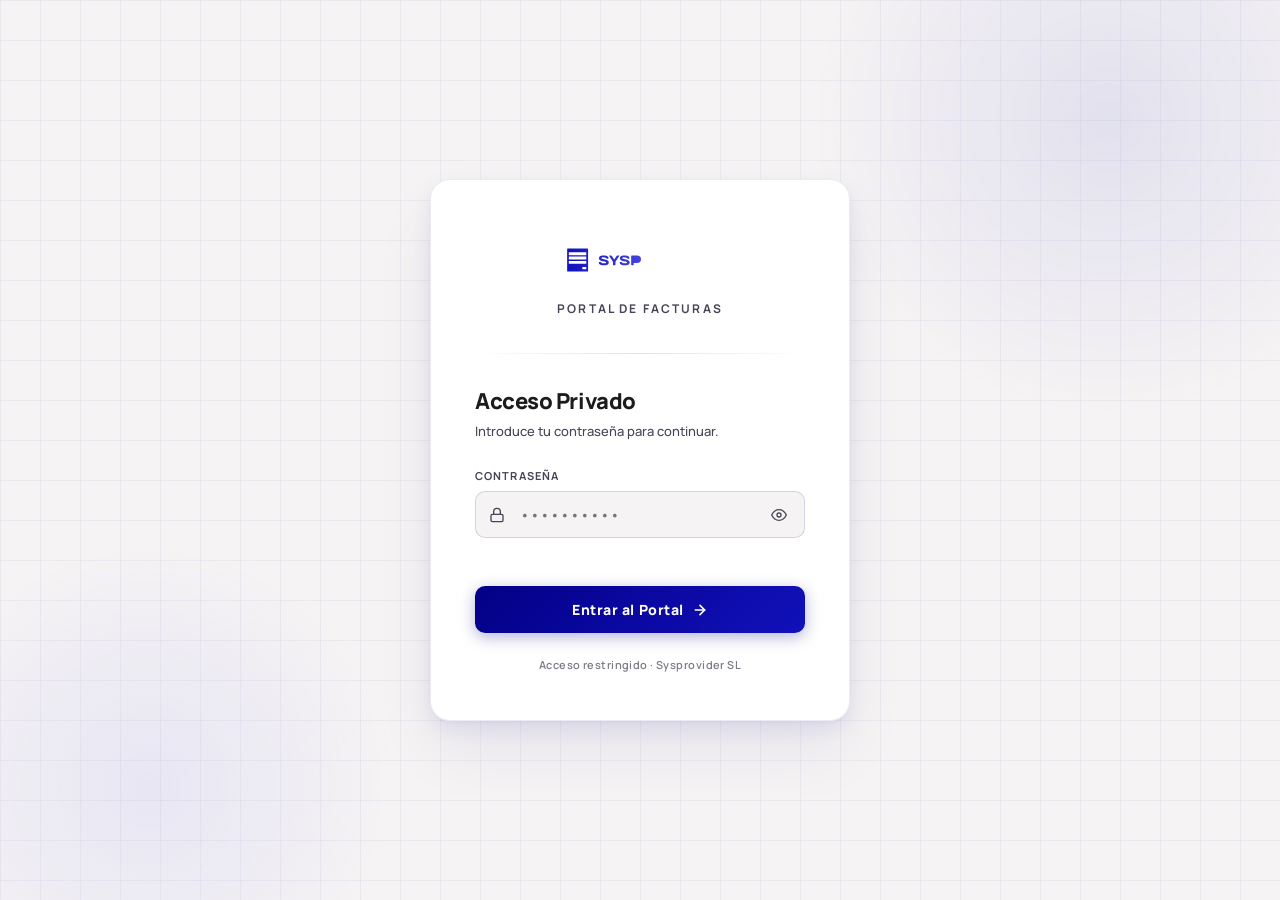
==== login.html @ bf2ccfe2 "implementacion de login (archivos)" ====
<!DOCTYPE html>
<html lang="es">
<head>
    <meta charset="utf-8"/>
    <meta content="width=device-width, initial-scale=1.0" name="viewport"/>
    <title>Acceso Seguro | Sysprovider</title>
    <link href="https://fonts.googleapis.com/css2?family=Manrope:wght@400;600;700;800;900&display=swap" rel="stylesheet"/>
    <style>
        *, *::before, *::after { box-sizing: border-box; margin: 0; padding: 0; }

        :root {
            --primary: #030086;
            --primary-light: #1111bb;
            --accent: #7473fd;
            --surface: #f5f3f3;
            --text: #1b1c1c;
            --text-muted: #454555;
            --error: #ba1a1a;
            --error-bg: #ffdad6;
        }

        body {
            font-family: 'Manrope', sans-serif;
            background: var(--surface);
            min-height: 100vh;
            display: flex;
            align-items: center;
            justify-content: center;
            overflow: hidden;
            position: relative;
        }

        /* Background geometric decoration */
        .bg-decoration {
            position: fixed;
            inset: 0;
            pointer-events: none;
            overflow: hidden;
            z-index: 0;
        }
        .bg-decoration::before {
            content: '';
            position: absolute;
            top: -20%;
            right: -10%;
            width: 600px;
            height: 600px;
            border-radius: 50%;
            background: radial-gradient(circle, rgba(17,17,187,0.08) 0%, transparent 70%);
        }
        .bg-decoration::after {
            content: '';
            position: absolute;
            bottom: -15%;
            left: -8%;
            width: 500px;
            height: 500px;
            border-radius: 50%;
            background: radial-gradient(circle, rgba(116,115,253,0.1) 0%, transparent 70%);
        }
        .grid-overlay {
            position: fixed;
            inset: 0;
            background-image:
                linear-gradient(rgba(3,0,134,0.04) 1px, transparent 1px),
                linear-gradient(90deg, rgba(3,0,134,0.04) 1px, transparent 1px);
            background-size: 40px 40px;
            z-index: 0;
        }

        /* Card */
        .login-card {
            position: relative;
            z-index: 1;
            background: #ffffff;
            border: 1px solid rgba(3,0,134,0.08);
            border-radius: 20px;
            padding: 48px 44px;
            width: 100%;
            max-width: 420px;
            box-shadow:
                0 2px 4px rgba(3,0,134,0.04),
                0 8px 24px rgba(3,0,134,0.08),
                0 32px 64px rgba(3,0,134,0.06);
            animation: slideUp 0.5s cubic-bezier(0.22, 1, 0.36, 1) forwards;
        }

        @keyframes slideUp {
            from { opacity: 0; transform: translateY(24px); }
            to   { opacity: 1; transform: translateY(0); }
        }

        /* Logo area */
        .logo-area {
            display: flex;
            flex-direction: column;
            align-items: center;
            gap: 16px;
            margin-bottom: 36px;
        }
        .logo-icon {
            width: 56px;
            height: 56px;
            background: linear-gradient(135deg, var(--primary), var(--accent));
            border-radius: 14px;
            display: flex;
            align-items: center;
            justify-content: center;
        }
        .logo-icon svg { width: 28px; height: 28px; fill: white; }
        .logo-img {
            width: 160px;
            height: auto;
        }
        .logo-subtitle {
            font-size: 12px;
            font-weight: 700;
            letter-spacing: 0.18em;
            text-transform: uppercase;
            color: var(--text-muted);
            margin-top: -8px;
        }

        /* Divider */
        .divider {
            width: 100%;
            height: 1px;
            background: linear-gradient(90deg, transparent, rgba(3,0,134,0.12), transparent);
            margin-bottom: 32px;
        }

        /* Heading */
        h1 {
            font-size: 22px;
            font-weight: 800;
            color: var(--text);
            margin-bottom: 6px;
            letter-spacing: -0.02em;
        }
        .subtitle {
            font-size: 13px;
            color: var(--text-muted);
            margin-bottom: 28px;
            font-weight: 500;
        }

        /* Form */
        .field {
            margin-bottom: 16px;
        }
        label {
            display: block;
            font-size: 11px;
            font-weight: 700;
            letter-spacing: 0.1em;
            text-transform: uppercase;
            color: var(--text-muted);
            margin-bottom: 8px;
        }
        .input-wrapper {
            position: relative;
        }
        .input-wrapper svg {
            position: absolute;
            left: 14px;
            top: 50%;
            transform: translateY(-50%);
            width: 16px;
            height: 16px;
            fill: none;
            stroke: var(--text-muted);
            stroke-width: 2;
            stroke-linecap: round;
            stroke-linejoin: round;
            pointer-events: none;
            transition: stroke 0.2s;
        }
        input[type="password"], input[type="text"] {
            width: 100%;
            padding: 13px 14px 13px 44px;
            border: 1.5px solid rgba(3,0,134,0.14);
            border-radius: 10px;
            font-family: 'Manrope', sans-serif;
            font-size: 14px;
            font-weight: 600;
            color: var(--text);
            background: var(--surface);
            transition: border-color 0.2s, box-shadow 0.2s;
            outline: none;
            -webkit-appearance: none;
        }
        input[type="password"]:focus, input[type="text"]:focus {
            border-color: var(--primary-light);
            box-shadow: 0 0 0 3px rgba(17,17,187,0.1);
            background: #fff;
        }
        input[type="password"]:focus + svg,
        input[type="text"]:focus + svg { stroke: var(--primary-light); }
        /* Fix icon layering - icon must be before input in DOM for sibling selector */
        .input-wrapper input { order: 2; }

        /* Toggle password visibility */
        .toggle-vis {
            position: absolute;
            right: 14px;
            top: 50%;
            transform: translateY(-50%);
            background: none;
            border: none;
            cursor: pointer;
            padding: 4px;
            display: flex;
            align-items: center;
            color: var(--text-muted);
        }
        .toggle-vis svg {
            position: static;
            transform: none;
            width: 16px;
            height: 16px;
            fill: none;
            stroke: currentColor;
            stroke-width: 2;
            stroke-linecap: round;
            stroke-linejoin: round;
        }
        .toggle-vis:hover { color: var(--primary); }

        /* Error alert */
        .error-alert {
            display: none;
            align-items: center;
            gap: 10px;
            background: var(--error-bg);
            border: 1px solid rgba(186,26,26,0.2);
            border-radius: 10px;
            padding: 12px 14px;
            margin-bottom: 16px;
            font-size: 13px;
            font-weight: 600;
            color: var(--error);
            animation: shake 0.4s cubic-bezier(.36,.07,.19,.97) both;
        }
        .error-alert.visible { display: flex; }
        .error-alert svg {
            width: 16px;
            height: 16px;
            flex-shrink: 0;
            fill: none;
            stroke: currentColor;
            stroke-width: 2;
            stroke-linecap: round;
            stroke-linejoin: round;
        }
        @keyframes shake {
            10%, 90% { transform: translateX(-2px); }
            20%, 80% { transform: translateX(3px); }
            30%, 50%, 70% { transform: translateX(-3px); }
            40%, 60% { transform: translateX(3px); }
        }

        /* Submit button */
        .btn-submit {
            width: 100%;
            padding: 14px;
            background: linear-gradient(135deg, var(--primary) 0%, var(--primary-light) 100%);
            color: white;
            border: none;
            border-radius: 10px;
            font-family: 'Manrope', sans-serif;
            font-size: 14px;
            font-weight: 800;
            letter-spacing: 0.04em;
            cursor: pointer;
            transition: transform 0.15s, box-shadow 0.15s, opacity 0.15s;
            box-shadow: 0 4px 16px rgba(3,0,134,0.3);
            display: flex;
            align-items: center;
            justify-content: center;
            gap: 8px;
            margin-top: 24px;
        }
        .btn-submit:hover {
            transform: translateY(-1px);
            box-shadow: 0 8px 24px rgba(3,0,134,0.35);
        }
        .btn-submit:active { transform: translateY(0); }
        .btn-submit:disabled { opacity: 0.6; cursor: not-allowed; transform: none; }
        .btn-submit svg {
            width: 16px; height: 16px;
            fill: none; stroke: white;
            stroke-width: 2.5;
            stroke-linecap: round; stroke-linejoin: round;
            transition: transform 0.2s;
        }
        .btn-submit:hover svg { transform: translateX(3px); }

        /* Loading spinner */
        .spinner {
            display: none;
            width: 16px;
            height: 16px;
            border: 2px solid rgba(255,255,255,0.3);
            border-top-color: white;
            border-radius: 50%;
            animation: spin 0.6s linear infinite;
        }
        @keyframes spin { to { transform: rotate(360deg); } }

        /* Footer */
        .card-footer {
            margin-top: 24px;
            text-align: center;
            font-size: 11px;
            color: var(--text-muted);
            font-weight: 600;
            letter-spacing: 0.04em;
            opacity: 0.7;
        }

        /* Attempt counter */
        .attempts-hint {
            text-align: right;
            font-size: 11px;
            color: var(--text-muted);
            margin-top: 8px;
            font-weight: 600;
            min-height: 16px;
        }
        .attempts-hint.warning { color: var(--error); }
    </style>
</head>
<body>
    <div class="bg-decoration"></div>
    <div class="grid-overlay"></div>

    <div class="login-card">
        <div class="logo-area">
            <!-- Sysprovider logo inline SVG (gradient version) -->
            <svg xmlns="http://www.w3.org/2000/svg" viewBox="0 0 500 200" class="logo-img">
                <defs>
                    <linearGradient id="grad" x1="22.35" y1="100" x2="477.65" y2="100" gradientUnits="userSpaceOnUse">
                        <stop offset="0" stop-color="#11b"/>
                        <stop offset="1" stop-color="#7473fd"/>
                    </linearGradient>
                </defs>
                <path fill="url(#grad)" d="M150.06,102.31c-1.56-1.38-3.46-2.37-5.71-2.97-2.24-.6-4.47-1.12-6.69-1.54s-4.11-.92-5.67-1.48c-1.56-.56-2.34-1.28-2.34-2.16,0-1.61,1.23-2.42,3.7-2.42l6.33.13c2.3,0,3.78.69,4.43,2.07.66,1.38,1.62,2.07,2.88,2.07h2.5c.45,0,.92-.18,1.41-.55.49-.36.74-.96.74-1.79,0-2.21-1.15-4.06-3.46-5.54-2.31-1.48-4.89-2.22-7.77-2.22l-5.34-.13c-4.89,0-8.34.76-10.34,2.28-2,1.52-3.01,3.69-3.01,6.5,0,1.53.42,2.85,1.25,3.98.83,1.13,1.92,2.01,3.27,2.66,1.34.64,2.82,1.2,4.42,1.68,1.6.48,3.22.87,4.84,1.19,1.62.31,3.11.63,4.45.96,3.01.7,4.52,1.66,4.52,2.88,0,1.61-1.23,2.42-3.7,2.42l-7.36-.15c-2.3,0-3.78-.69-4.43-2.06s-1.62-2.06-2.88-2.06h-2.5c-.46,0-.94.18-1.43.54s-.74.95-.74,1.78c0,2.21,1.16,4.06,3.47,5.54,2.31,1.48,4.9,2.22,7.78,2.22l6.37.13c4.87,0,8.32-.76,10.33-2.28s3.02-3.69,3.02-6.5c0-2.06-.78-3.78-2.34-5.16ZM183.91,85.95h-4.01c-1.57,0-2.79.67-3.66,2l-6.79,10.49-6.81-10.49c-.85-1.33-2.07-2-3.66-2h-3.99c-.73,0-1.09.34-1.09,1.01,0,.31.12.64.36.99l11.22,17.38v8.83c0,.55.2,1.01.59,1.38.39.37.86.56,1.41.56h3.95c.55,0,1.01-.19,1.4-.56.39-.37.58-.83.58-1.38v-8.83l11.24-17.38c.22-.35.34-.68.34-.99,0-.67-.36-1.01-1.07-1.01ZM215.33,102.31c-1.56-1.38-3.46-2.37-5.71-2.97-2.24-.6-4.47-1.12-6.69-1.54s-4.11-.92-5.67-1.48c-1.56-.56-2.34-1.28-2.34-2.16,0-1.61,1.23-2.42,3.7-2.42l6.33.13c2.3,0,3.78.69,4.43,2.07.66,1.38,1.62,2.07,2.88,2.07h2.5c.45,0,.92-.18,1.41-.55.49-.36.74-.96.74-1.79,0-2.21-1.15-4.06-3.46-5.54-2.31-1.48-4.89-2.22-7.77-2.22l-5.34-.13c-4.89,0-8.34.76-10.34,2.28-2,1.52-3.01,3.69-3.01,6.5,0,1.53.42,2.85,1.25,3.98.83,1.13,1.92,2.01,3.27,2.66,1.34.64,2.82,1.2,4.42,1.68,1.6.48,3.22.87,4.84,1.19,1.62.31,3.11.63,4.45.96,3.01.7,4.52,1.66,4.52,2.88,0,1.61-1.23,2.42-3.7,2.42l-7.36-.15c-2.3,0-3.78-.69-4.43-2.06-.66-1.37-1.62-2.06-2.88-2.06h-2.5c-.46,0-.94.18-1.43.54s-.74.95-.74,1.78c0,2.21,1.16,4.06,3.47,5.54,2.31,1.48,4.9,2.22,7.78,2.22l6.37.13c4.87,0,8.32-.76,10.33-2.28s3.02-3.69,3.02-6.5c0-2.06-.78-3.78-2.34-5.16ZM240.38,85.95h-16.03c-.55,0-1.01.2-1.39.59-.38.39-.57.86-.57,1.41v26.16c0,.55.2,1.01.59,1.4.39.39.86.58,1.41.58h3.95c.55,0,1.01-.19,1.4-.58.39-.39.58-.85.58-1.4v-4.73h10.07c8.48,0,12.71-3.9,12.71-11.72s-4.24-11.72-12.71-11.72ZM86.09,63.78H24.05c-.94,0-1.71.76-1.71,1.71v69.02c0,.94.76,1.71,1.71,1.71h62.04c.94,0,1.71-.76,1.71-1.71v-69.02c0-.94-.76-1.71-1.71-1.71ZM82.1,128.36c0,.48-.39.87-.87.87h-10.49c-.48,0-.87-.39-.87-.87v-5.71c0-.48.39-.87.87-.87h10.49c.48,0,.87.39.87.87v5.71ZM82.1,111.1c0,.45-.36.82-.81.82H28.31c-.45,0-.81-.36-.81-.82v-7.45c0-.45.36-.81.81-.81h52.98c.45,0,.81.36.81.81v7.45ZM82.1,97.56c0,.45-.36.81-.81.81H28.31c-.45,0-.81-.36-.81-.81v-7.45c0-.45.36-.81.81-.81h52.98c.45,0,.81.36.81.81v7.45ZM82.1,84.12c0,.45-.36.81-.81.81H28.31c-.45,0-.81-.36-.81-.81v-7.45c0-.45.36-.81.81-.81h52.98c.45,0,.81.36.81.81v7.45Z"/>
            </svg>
            <p class="logo-subtitle">Portal de Facturas</p>
        </div>

        <div class="divider"></div>

        <h1>Acceso Privado</h1>
        <p class="subtitle">Introduce tu contraseña para continuar.</p>

        <div class="error-alert" id="errorAlert">
            <svg viewBox="0 0 24 24"><circle cx="12" cy="12" r="10"/><line x1="12" y1="8" x2="12" y2="12"/><line x1="12" y1="16" x2="12.01" y2="16"/></svg>
            <span id="errorText">Contraseña incorrecta. Inténtalo de nuevo.</span>
        </div>

        <form id="loginForm" novalidate>
            <div class="field">
                <label for="password">Contraseña</label>
                <div class="input-wrapper">
                    <input
                        type="password"
                        id="password"
                        name="password"
                        autocomplete="current-password"
                        placeholder="••••••••••"
                        required
                    />
                    <!-- Lock icon - positioned via CSS absolute -->
                    <svg style="position:absolute;left:14px;top:50%;transform:translateY(-50%);pointer-events:none;" viewBox="0 0 24 24" width="16" height="16" fill="none" stroke="#454555" stroke-width="2" stroke-linecap="round" stroke-linejoin="round">
                        <rect x="3" y="11" width="18" height="11" rx="2" ry="2"/>
                        <path d="M7 11V7a5 5 0 0 1 10 0v4"/>
                    </svg>
                    <button type="button" class="toggle-vis" id="toggleVis" title="Mostrar/ocultar contraseña" aria-label="Toggle password visibility">
                        <svg id="eyeIcon" viewBox="0 0 24 24">
                            <path d="M1 12s4-8 11-8 11 8 11 8-4 8-11 8-11-8-11-8z"/>
                            <circle cx="12" cy="12" r="3"/>
                        </svg>
                    </button>
                </div>
                <div class="attempts-hint" id="attemptsHint"></div>
            </div>

            <button type="submit" class="btn-submit" id="submitBtn">
                <span id="btnText">Entrar al Portal</span>
                <div class="spinner" id="spinner"></div>
                <svg id="arrowIcon" viewBox="0 0 24 24">
                    <line x1="5" y1="12" x2="19" y2="12"/>
                    <polyline points="12 5 19 12 12 19"/>
                </svg>
            </button>
        </form>

        <p class="card-footer">Acceso restringido · Sysprovider SL</p>
    </div>

    <script>
    // ─────────────────────────────────────────────
    // CONFIGURACIÓN
    // Cambia "sysprovider2025" por tu contraseña real antes de desplegar.
    // La contraseña se almacena como hash SHA-256 para que no sea visible en el código fuente.
    // Para generar el hash de tu contraseña, abre la consola del navegador y ejecuta:
    //   hashPassword('tu_nueva_contraseña').then(h => console.log(h))
    // Luego pega el resultado en PASSWORD_HASH:
    // ─────────────────────────────────────────────
    const PASSWORD_HASH = '7a79ac9faac0550acbd658e0954fd534565f5c038e3b36fac7d8261c886a6293'; // hash de: sysprovider2025
    const SESSION_KEY   = 'sp_portal_auth';
    const SESSION_TTL   = 8 * 60 * 60 * 1000; // 8 horas en ms
    const MAX_ATTEMPTS  = 5;
    const LOCKOUT_MS    = 15 * 60 * 1000; // 15 minutos de bloqueo

    // ─────────────────────────────────────────────
    // Función para hashear con SHA-256 (nativa, sin librerías)
    // ─────────────────────────────────────────────
    async function hashPassword(password) {
        const encoder = new TextEncoder();
        const data = encoder.encode(password);
        const hashBuffer = await crypto.subtle.digest('SHA-256', data);
        const hashArray = Array.from(new Uint8Array(hashBuffer));
        return hashArray.map(b => b.toString(16).padStart(2, '0')).join('');
    }

    // ─────────────────────────────────────────────
    // Gestión de estado de bloqueo (localStorage persiste el bloqueo)
    // ─────────────────────────────────────────────
    function getAttemptData() {
        try {
            const raw = localStorage.getItem('sp_login_attempts');
            return raw ? JSON.parse(raw) : { count: 0, lockedUntil: 0 };
        } catch { return { count: 0, lockedUntil: 0 }; }
    }

    function setAttemptData(data) {
        localStorage.setItem('sp_login_attempts', JSON.stringify(data));
    }

    function resetAttempts() {
        localStorage.removeItem('sp_login_attempts');
    }

    function isLocked() {
        const data = getAttemptData();
        if (data.lockedUntil && Date.now() < data.lockedUntil) return data.lockedUntil;
        return false;
    }

    // ─────────────────────────────────────────────
    // Verificar si ya hay sesión activa → redirigir al portal
    // ─────────────────────────────────────────────
    function checkExistingSession() {
        try {
            const raw = sessionStorage.getItem(SESSION_KEY);
            if (!raw) return false;
            const session = JSON.parse(raw);
            if (session.valid && Date.now() < session.expiresAt) {
                return true;
            }
            sessionStorage.removeItem(SESSION_KEY);
        } catch {}
        return false;
    }

    if (checkExistingSession()) {
        window.location.replace('/index.html');
    }

    // ─────────────────────────────────────────────
    // UI helpers
    // ─────────────────────────────────────────────
    const form        = document.getElementById('loginForm');
    const pwdInput    = document.getElementById('password');
    const errorAlert  = document.getElementById('errorAlert');
    const errorText   = document.getElementById('errorText');
    const submitBtn   = document.getElementById('submitBtn');
    const spinner     = document.getElementById('spinner');
    const arrowIcon   = document.getElementById('arrowIcon');
    const btnText     = document.getElementById('btnText');
    const attemptsHint = document.getElementById('attemptsHint');
    const toggleVis   = document.getElementById('toggleVis');
    const eyeIcon     = document.getElementById('eyeIcon');

    // Toggle contraseña visible/oculta
    toggleVis.addEventListener('click', () => {
        const isHidden = pwdInput.type === 'password';
        pwdInput.type = isHidden ? 'text' : 'password';
        eyeIcon.innerHTML = isHidden
            ? '<path d="M17.94 17.94A10.07 10.07 0 0 1 12 20c-7 0-11-8-11-8a18.45 18.45 0 0 1 5.06-5.94M9.9 4.24A9.12 9.12 0 0 1 12 4c7 0 11 8 11 8a18.5 18.5 0 0 1-2.16 3.19m-6.72-1.07a3 3 0 1 1-4.24-4.24"/><line x1="1" y1="1" x2="23" y2="23"/>'
            : '<path d="M1 12s4-8 11-8 11 8 11 8-4 8-11 8-11-8-11-8z"/><circle cx="12" cy="12" r="3"/>';
    });

    function showError(msg) {
        errorText.textContent = msg;
        errorAlert.classList.add('visible');
        // Re-trigger shake animation
        errorAlert.style.animation = 'none';
        errorAlert.offsetHeight; // reflow
        errorAlert.style.animation = '';
    }

    function hideError() {
        errorAlert.classList.remove('visible');
    }

    function setLoading(loading) {
        submitBtn.disabled = loading;
        spinner.style.display = loading ? 'block' : 'none';
        arrowIcon.style.display = loading ? 'none' : 'block';
        btnText.textContent = loading ? 'Verificando...' : 'Entrar al Portal';
    }

    function updateAttemptsUI() {
        const lockUntil = isLocked();
        if (lockUntil) {
            const mins = Math.ceil((lockUntil - Date.now()) / 60000);
            attemptsHint.textContent = `⛔ Bloqueado. Vuelve en ${mins} min.`;
            attemptsHint.classList.add('warning');
            submitBtn.disabled = true;
            pwdInput.disabled = true;
            return;
        }
        const data = getAttemptData();
        if (data.count > 0) {
            const left = MAX_ATTEMPTS - data.count;
            attemptsHint.textContent = `${left} intento${left !== 1 ? 's' : ''} restante${left !== 1 ? 's' : ''}`;
            attemptsHint.classList.toggle('warning', left <= 2);
        } else {
            attemptsHint.textContent = '';
            attemptsHint.classList.remove('warning');
        }
    }

    // Chequear bloqueo al cargar
    updateAttemptsUI();

    // Actualizar contador cada segundo si está bloqueado
    setInterval(() => {
        if (isLocked()) {
            updateAttemptsUI();
        } else if (submitBtn.disabled && pwdInput.disabled) {
            // Desbloquear si el tiempo expiró
            submitBtn.disabled = false;
            pwdInput.disabled = false;
            updateAttemptsUI();
            hideError();
        }
    }, 1000);

    // ─────────────────────────────────────────────
    // Submit handler
    // ─────────────────────────────────────────────
    form.addEventListener('submit', async (e) => {
        e.preventDefault();
        hideError();

        const lockUntil = isLocked();
        if (lockUntil) {
            const mins = Math.ceil((lockUntil - Date.now()) / 60000);
            showError(`Demasiados intentos. Espera ${mins} minuto${mins !== 1 ? 's' : ''}.`);
            return;
        }

        const password = pwdInput.value.trim();
        if (!password) {
            showError('Por favor, introduce la contraseña.');
            pwdInput.focus();
            return;
        }

        setLoading(true);

        // Hash de lo introducido y comparar
        const inputHash = await hashPassword(password);

        // Pequeño delay artificial para evitar timing attacks
        await new Promise(r => setTimeout(r, 400 + Math.random() * 200));

        if (inputHash === PASSWORD_HASH) {
            // ✅ Credenciales correctas
            resetAttempts();

            // Guardar sesión con TTL
            const session = {
                valid: true,
                expiresAt: Date.now() + SESSION_TTL
            };
            sessionStorage.setItem(SESSION_KEY, JSON.stringify(session));

            btnText.textContent = '¡Acceso concedido!';
            arrowIcon.style.display = 'none';

            // Redirigir al portal
            setTimeout(() => {
                window.location.replace('/index.html');
            }, 500);

        } else {
            // ❌ Contraseña incorrecta
            setLoading(false);
            pwdInput.value = '';
            pwdInput.focus();

            const data = getAttemptData();
            data.count = (data.count || 0) + 1;

            if (data.count >= MAX_ATTEMPTS) {
                data.lockedUntil = Date.now() + LOCKOUT_MS;
                setAttemptData(data);
                showError(`Cuenta bloqueada por 15 minutos tras ${MAX_ATTEMPTS} intentos fallidos.`);
            } else {
                setAttemptData(data);
                const left = MAX_ATTEMPTS - data.count;
                showError(`Contraseña incorrecta. ${left} intento${left !== 1 ? 's' : ''} restante${left !== 1 ? 's' : ''}.`);
            }
            updateAttemptsUI();
        }
    });

    pwdInput.addEventListener('input', hideError);
    </script>
</body>
</html>
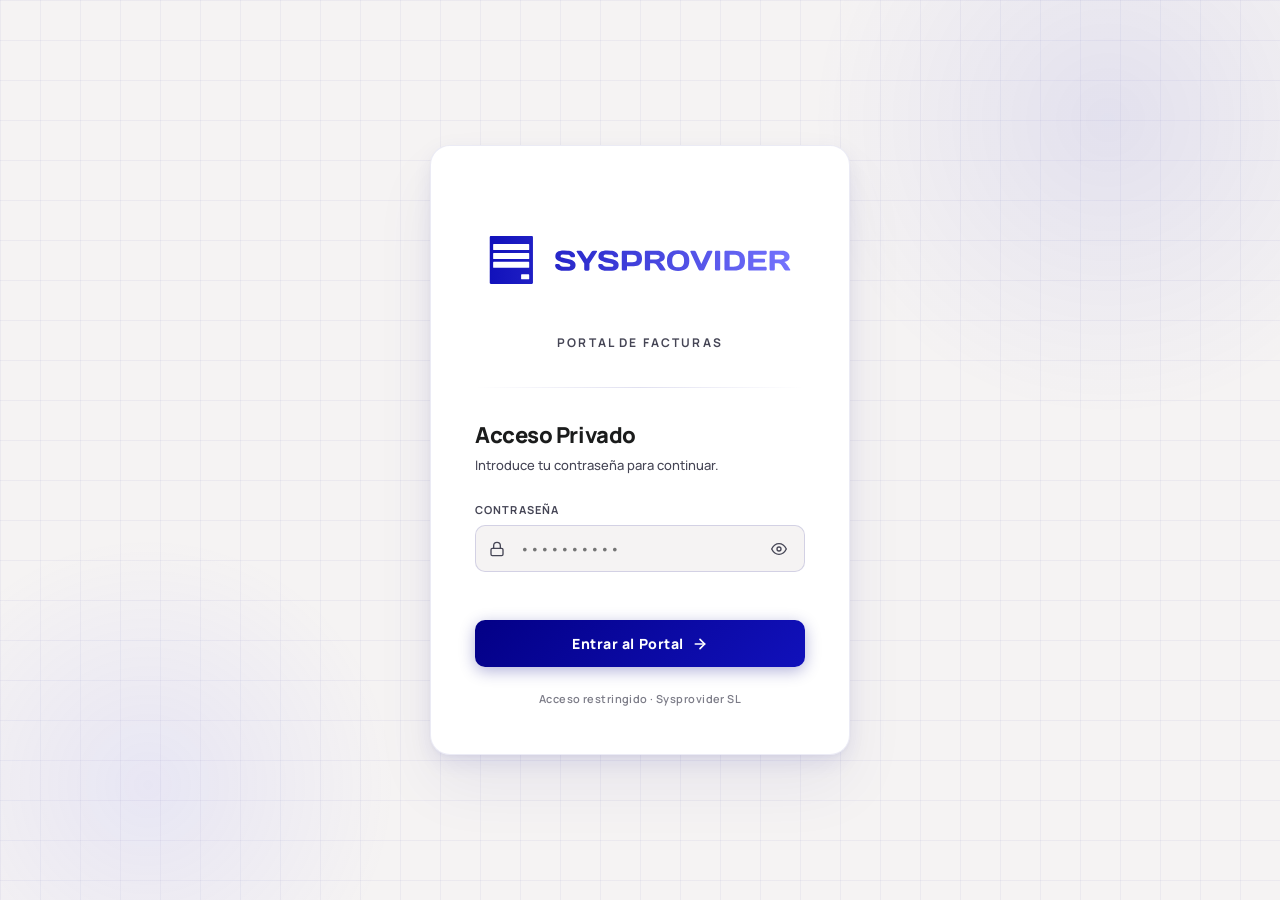
==== commit 39d9bb54: "Replace SVG logo with image logo" ====
--- a/login.html
+++ b/login.html
@@ -337,15 +337,7 @@
     <div class="login-card">
         <div class="logo-area">
             <!-- Sysprovider logo inline SVG (gradient version) -->
-            <svg xmlns="http://www.w3.org/2000/svg" viewBox="0 0 500 200" class="logo-img">
-                <defs>
-                    <linearGradient id="grad" x1="22.35" y1="100" x2="477.65" y2="100" gradientUnits="userSpaceOnUse">
-                        <stop offset="0" stop-color="#11b"/>
-                        <stop offset="1" stop-color="#7473fd"/>
-                    </linearGradient>
-                </defs>
-                <path fill="url(#grad)" d="M150.06,102.31c-1.56-1.38-3.46-2.37-5.71-2.97-2.24-.6-4.47-1.12-6.69-1.54s-4.11-.92-5.67-1.48c-1.56-.56-2.34-1.28-2.34-2.16,0-1.61,1.23-2.42,3.7-2.42l6.33.13c2.3,0,3.78.69,4.43,2.07.66,1.38,1.62,2.07,2.88,2.07h2.5c.45,0,.92-.18,1.41-.55.49-.36.74-.96.74-1.79,0-2.21-1.15-4.06-3.46-5.54-2.31-1.48-4.89-2.22-7.77-2.22l-5.34-.13c-4.89,0-8.34.76-10.34,2.28-2,1.52-3.01,3.69-3.01,6.5,0,1.53.42,2.85,1.25,3.98.83,1.13,1.92,2.01,3.27,2.66,1.34.64,2.82,1.2,4.42,1.68,1.6.48,3.22.87,4.84,1.19,1.62.31,3.11.63,4.45.96,3.01.7,4.52,1.66,4.52,2.88,0,1.61-1.23,2.42-3.7,2.42l-7.36-.15c-2.3,0-3.78-.69-4.43-2.06s-1.62-2.06-2.88-2.06h-2.5c-.46,0-.94.18-1.43.54s-.74.95-.74,1.78c0,2.21,1.16,4.06,3.47,5.54,2.31,1.48,4.9,2.22,7.78,2.22l6.37.13c4.87,0,8.32-.76,10.33-2.28s3.02-3.69,3.02-6.5c0-2.06-.78-3.78-2.34-5.16ZM183.91,85.95h-4.01c-1.57,0-2.79.67-3.66,2l-6.79,10.49-6.81-10.49c-.85-1.33-2.07-2-3.66-2h-3.99c-.73,0-1.09.34-1.09,1.01,0,.31.12.64.36.99l11.22,17.38v8.83c0,.55.2,1.01.59,1.38.39.37.86.56,1.41.56h3.95c.55,0,1.01-.19,1.4-.56.39-.37.58-.83.58-1.38v-8.83l11.24-17.38c.22-.35.34-.68.34-.99,0-.67-.36-1.01-1.07-1.01ZM215.33,102.31c-1.56-1.38-3.46-2.37-5.71-2.97-2.24-.6-4.47-1.12-6.69-1.54s-4.11-.92-5.67-1.48c-1.56-.56-2.34-1.28-2.34-2.16,0-1.61,1.23-2.42,3.7-2.42l6.33.13c2.3,0,3.78.69,4.43,2.07.66,1.38,1.62,2.07,2.88,2.07h2.5c.45,0,.92-.18,1.41-.55.49-.36.74-.96.74-1.79,0-2.21-1.15-4.06-3.46-5.54-2.31-1.48-4.89-2.22-7.77-2.22l-5.34-.13c-4.89,0-8.34.76-10.34,2.28-2,1.52-3.01,3.69-3.01,6.5,0,1.53.42,2.85,1.25,3.98.83,1.13,1.92,2.01,3.27,2.66,1.34.64,2.82,1.2,4.42,1.68,1.6.48,3.22.87,4.84,1.19,1.62.31,3.11.63,4.45.96,3.01.7,4.52,1.66,4.52,2.88,0,1.61-1.23,2.42-3.7,2.42l-7.36-.15c-2.3,0-3.78-.69-4.43-2.06-.66-1.37-1.62-2.06-2.88-2.06h-2.5c-.46,0-.94.18-1.43.54s-.74.95-.74,1.78c0,2.21,1.16,4.06,3.47,5.54,2.31,1.48,4.9,2.22,7.78,2.22l6.37.13c4.87,0,8.32-.76,10.33-2.28s3.02-3.69,3.02-6.5c0-2.06-.78-3.78-2.34-5.16ZM240.38,85.95h-16.03c-.55,0-1.01.2-1.39.59-.38.39-.57.86-.57,1.41v26.16c0,.55.2,1.01.59,1.4.39.39.86.58,1.41.58h3.95c.55,0,1.01-.19,1.4-.58.39-.39.58-.85.58-1.4v-4.73h10.07c8.48,0,12.71-3.9,12.71-11.72s-4.24-11.72-12.71-11.72ZM86.09,63.78H24.05c-.94,0-1.71.76-1.71,1.71v69.02c0,.94.76,1.71,1.71,1.71h62.04c.94,0,1.71-.76,1.71-1.71v-69.02c0-.94-.76-1.71-1.71-1.71ZM82.1,128.36c0,.48-.39.87-.87.87h-10.49c-.48,0-.87-.39-.87-.87v-5.71c0-.48.39-.87.87-.87h10.49c.48,0,.87.39.87.87v5.71ZM82.1,111.1c0,.45-.36.82-.81.82H28.31c-.45,0-.81-.36-.81-.82v-7.45c0-.45.36-.81.81-.81h52.98c.45,0,.81.36.81.81v7.45ZM82.1,97.56c0,.45-.36.81-.81.81H28.31c-.45,0-.81-.36-.81-.81v-7.45c0-.45.36-.81.81-.81h52.98c.45,0,.81.36.81.81v7.45ZM82.1,84.12c0,.45-.36.81-.81.81H28.31c-.45,0-.81-.36-.81-.81v-7.45c0-.45.36-.81.81-.81h52.98c.45,0,.81.36.81.81v7.45Z"/>
-            </svg>
+            <img src="LOGO_SYSPROVIDER_DEGRADADO.svg" alt="Sysprovider Logo" class="w-full h-auto max-h-12 object-contain filter dark:brightness-200">
             <p class="logo-subtitle">Portal de Facturas</p>
         </div>
 
@@ -408,7 +400,7 @@
     //   hashPassword('tu_nueva_contraseña').then(h => console.log(h))
     // Luego pega el resultado en PASSWORD_HASH:
     // ─────────────────────────────────────────────
-    const PASSWORD_HASH = '7a79ac9faac0550acbd658e0954fd534565f5c038e3b36fac7d8261c886a6293'; // hash de: sysprovider2025
+    const PASSWORD_HASH = '50cfb27f0bbdec85ff8e423a99aade88aca47f5808df1a37786e332d2aadfbef'; // hash de: sysprovider2025
     const SESSION_KEY   = 'sp_portal_auth';
     const SESSION_TTL   = 8 * 60 * 60 * 1000; // 8 horas en ms
     const MAX_ATTEMPTS  = 5;
